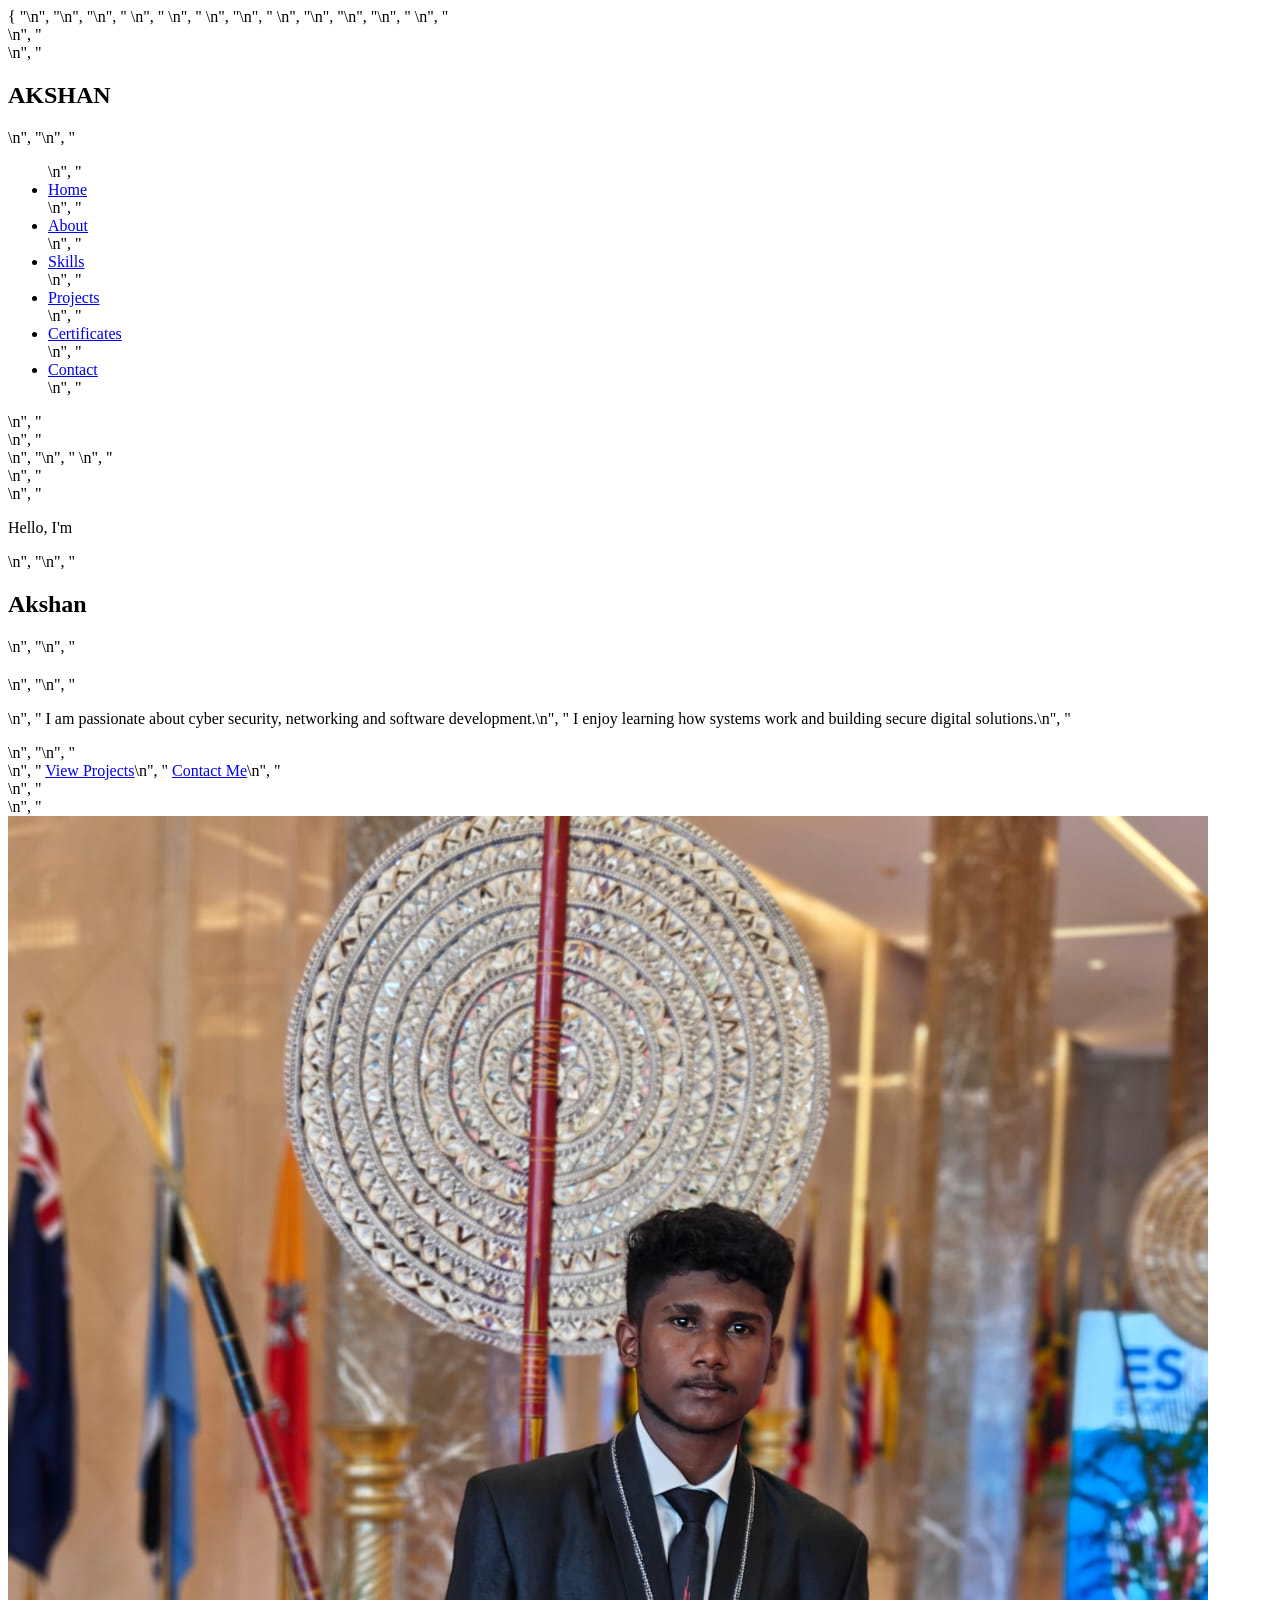
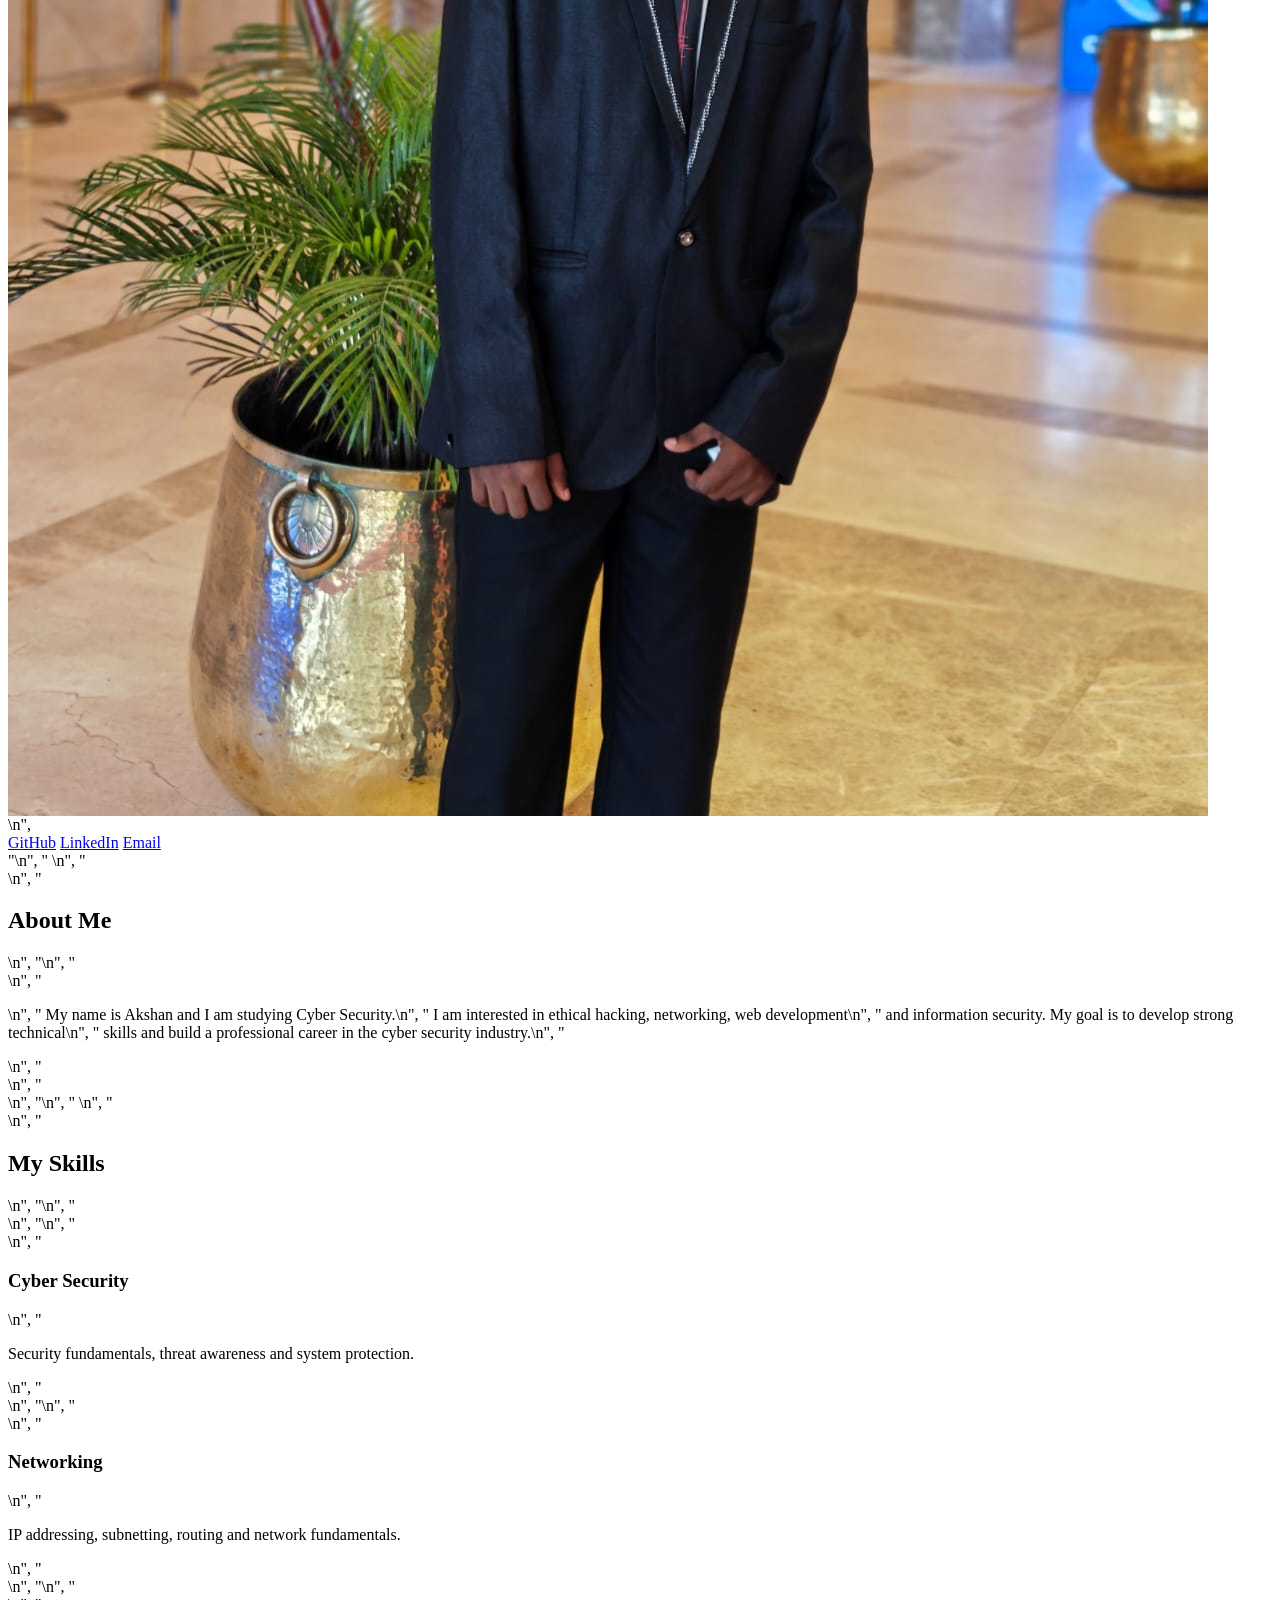
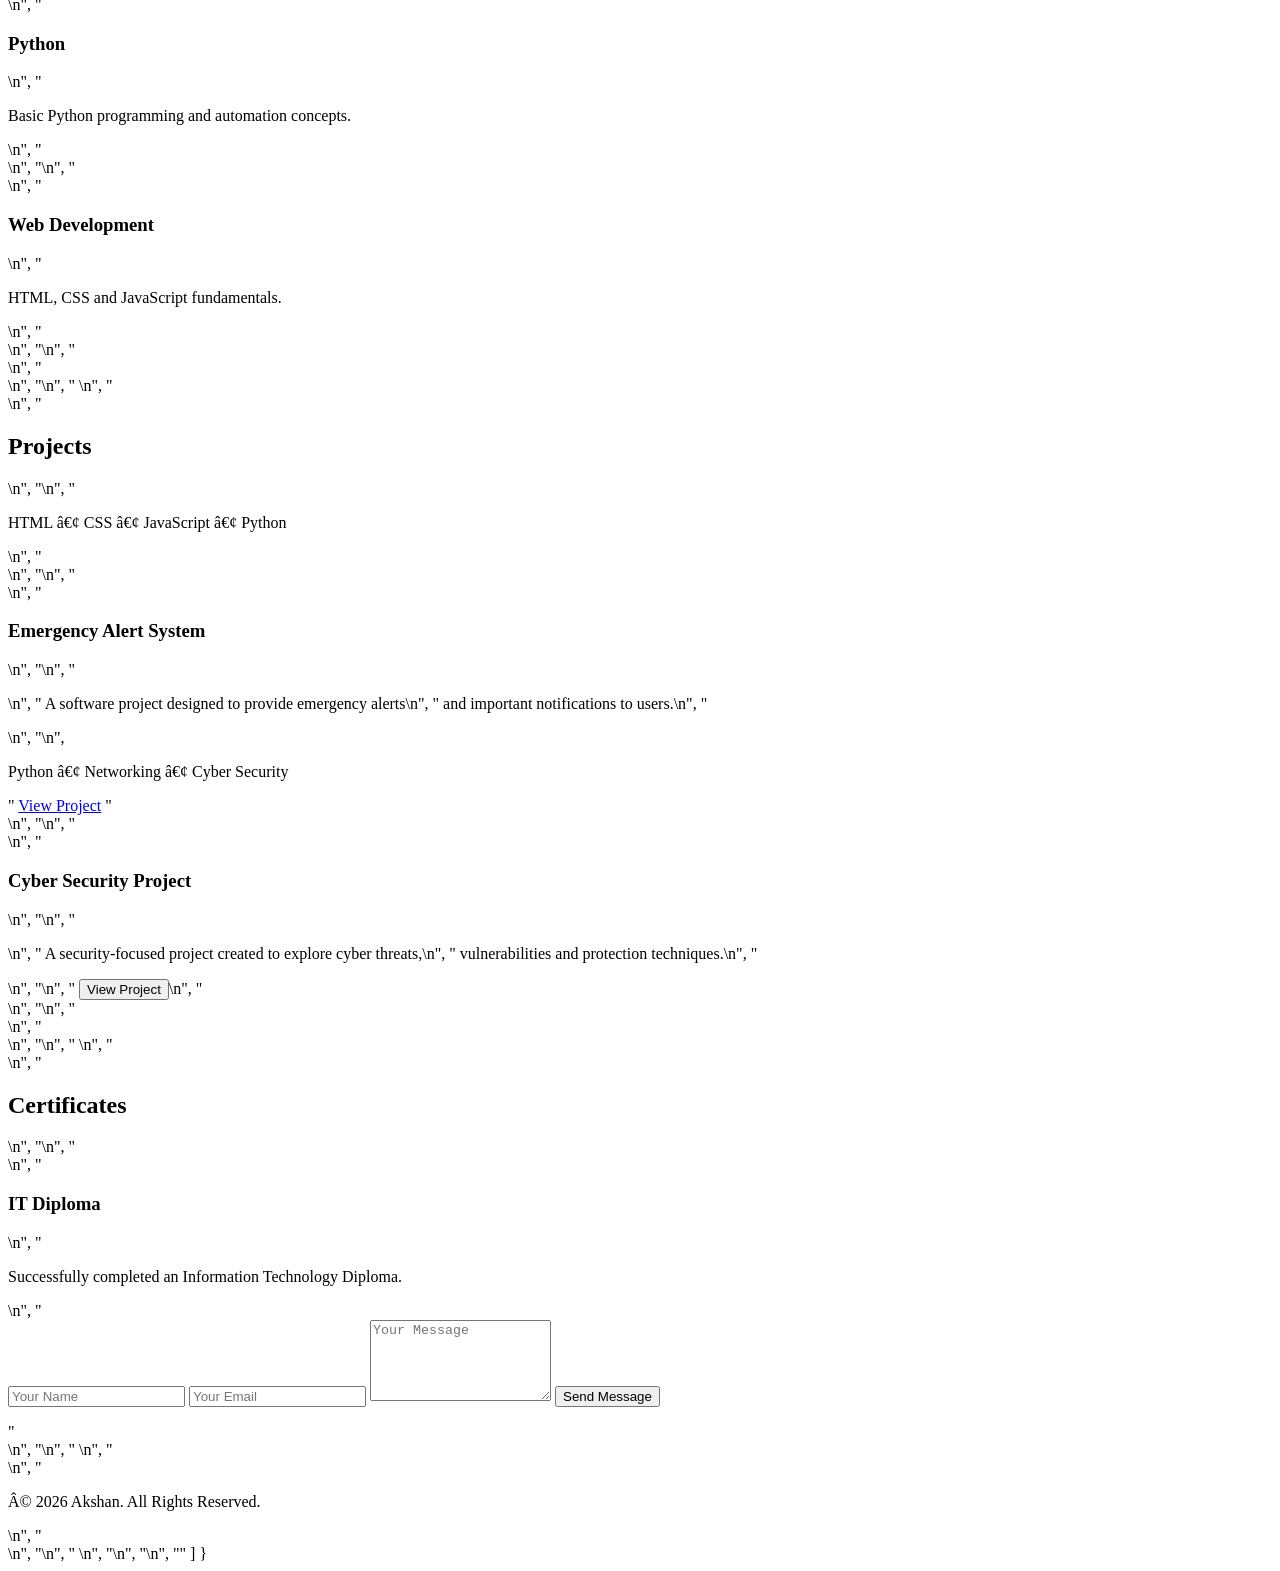
==== index.html @ ae04e742 "Add files via upload" ====
{

    "<!DOCTYPE html>\n",
    "<html lang=\"en\">\n",
    "<head>\n",
    "  <meta charset=\"UTF-8\">\n",
    "  <meta name=\"viewport\" content=\"width=device-width, initial-scale=1.0\">\n",
    "  <title>Akshan | Cyber Security Portfolio</title>\n",
    "\n",
    "  <link rel=\"stylesheet\" href=\"style.css\">\n",
    "</head>\n",
    "<body>\n",
    "\n",
    "  <!-- Navigation -->\n",
    "  <header>\n",
    "    <nav class=\"navbar\">\n",
    "      <h2 class=\"logo\">AKSHAN</h2>\n",
    "\n",
    "      <ul class=\"nav-links\">\n",
    "        <li><a href=\"#home\">Home</a></li>\n",
    "        <li><a href=\"#about\">About</a></li>\n",
    "        <li><a href=\"#skills\">Skills</a></li>\n",
    "        <li><a href=\"#projects\">Projects</a></li>\n",
    "        <li><a href=\"#certificates\">Certificates</a></li>\n",
    "        <li><a href=\"#contact\">Contact</a></li>\n",
    "      </ul>\n",
    "    </nav>\n",
    "  </header>\n",
    "\n",
    "  <!-- Home Section -->\n",
    "  <section id=\"home\" class=\"hero\">\n",
    "    <div class=\"hero-content\">\n",
    "      <p class=\"small-text\">Hello, I'm</p>\n",
    "\n",
    "      <h1>Akshan</h1>\n",
    "\n",
    "      <h2><span id=\"typing-text\"></span></h2>\n",
    "\n",
    "      <p>\n",
    "        I am passionate about cyber security, networking and software development.\n",
    "        I enjoy learning how systems work and building secure digital solutions.\n",
    "      </p>\n",
    "\n",
    "      <div class=\"hero-buttons\">\n",
    "        <a href=\"#projects\" class=\"btn\">View Projects</a>\n",
    "        <a href=\"#contact\" class=\"btn btn-outline\">Contact Me</a>\n",
    "      </div>\n",
    "    </div>\n",
    "  <div class="hero-image">
    <img src="profile.jpg" alt="Akshan profile photo">
  </div></section>\n",
 <div class="social-links">
    <a href="#" target="_blank">GitHub</a>
    <a href="#" target="_blank">LinkedIn</a>
    <a href="mailto:yourmail@example.com">Email</a>
 </div>
    "\n",
    "  <!-- About Section -->\n",
    "  <section id=\"about\" class=\"section\">\n",
    "    <h2 class=\"section-title\">About Me</h2>\n",
    "\n",
    "    <div class=\"about-content\">\n",
    "      <p>\n",
    "        My name is Akshan and I am studying Cyber Security.\n",
    "        I am interested in ethical hacking, networking, web development\n",
    "        and information security. My goal is to develop strong technical\n",
    "        skills and build a professional career in the cyber security industry.\n",
    "      </p>\n",
    "    </div>\n",
    "  </section>\n",
    "\n",
    "  <!-- Skills Section -->\n",
    "  <section id=\"skills\" class=\"section\">\n",
    "    <h2 class=\"section-title\">My Skills</h2>\n",
    "\n",
    "    <div class=\"skills-container\">\n",
    "\n",
    "      <div class=\"skill-card\">\n",
    "        <h3>Cyber Security</h3>\n",
    "        <p>Security fundamentals, threat awareness and system protection.</p>\n",
    "      </div>\n",
    "\n",
    "      <div class=\"skill-card\">\n",
    "        <h3>Networking</h3>\n",
    "        <p>IP addressing, subnetting, routing and network fundamentals.</p>\n",
    "      </div>\n",
    "\n",
    "      <div class=\"skill-card\">\n",
    "        <h3>Python</h3>\n",
    "        <p>Basic Python programming and automation concepts.</p>\n",
    "      </div>\n",
    "\n",
    "      <div class=\"skill-card\">\n",
    "        <h3>Web Development</h3>\n",
    "        <p>HTML, CSS and JavaScript fundamentals.</p>\n",
    "      </div>\n",
    "\n",
    "    </div>\n",
    "  </section>\n",
    "\n",
    "  <!-- Projects Section -->\n",
    "  <section id=\"projects\" class=\"section\">\n",
    "    <h2 class=\"section-title\">Projects</h2>\n",
    "\n",
    "    <p class=\"project-tech\">HTML • CSS • JavaScript • Python</p>\n",
    "    <div class=\"projects-container\">\n",
    "\n",
    "      <div class=\"project-card\">\n",
    "        <h3>Emergency Alert System</h3>\n",
    "\n",
    "        <p>\n",
    "          A software project designed to provide emergency alerts\n",
    "          and important notifications to users.\n",
    "        </p>\n",
    "\n",
    <p class="project-tech">Python • Networking • Cyber Security</p>
    "       <a href="emergency-alert.html" class="project-btn">View Project</a>
    "      </div>\n",
    "\n",
    "      <div class=\"project-card\">\n",
    "        <h3>Cyber Security Project</h3>\n",
    "\n",
    "        <p>\n",
    "          A security-focused project created to explore cyber threats,\n",
    "          vulnerabilities and protection techniques.\n",
    "        </p>\n",
    "\n",
    "        <button class=\"project-btn\">View Project</button>\n",
    "      </div>\n",
    "\n",
    "    </div>\n",
    "  </section>\n",
    "\n",
    "  <!-- Certificates Section -->\n",
    "  <section id=\"certificates\" class=\"section\">\n",
    "    <h2 class=\"section-title\">Certificates</h2>\n",
    "\n",
    "    <div class=\"certificate-card\">\n",
    "      <h3>IT Diploma</h3>\n",
    "      <p>Successfully completed an Information Technology Diploma.</p>\n",
    " <div class="contact-box">

    <form class="contact-form">

        <input type="text" placeholder="Your Name" required>

        <input type="email" placeholder="Your Email" required>

        <textarea rows="5" placeholder="Your Message" required></textarea>

        <button type="submit" class="btn">Send Message</button>

    </form>

</div>
    "  </section>\n",
    "\n",
    "  <!-- Footer -->\n",
    "  <footer>\n",
    "    <p>© 2026 Akshan. All Rights Reserved.</p>\n",
    "  </footer>\n",
    "\n",
    "  <script src=\"script.js\"></script>\n",
    "\n",
    "</body>\n",
    "</html>"
   ]
  }
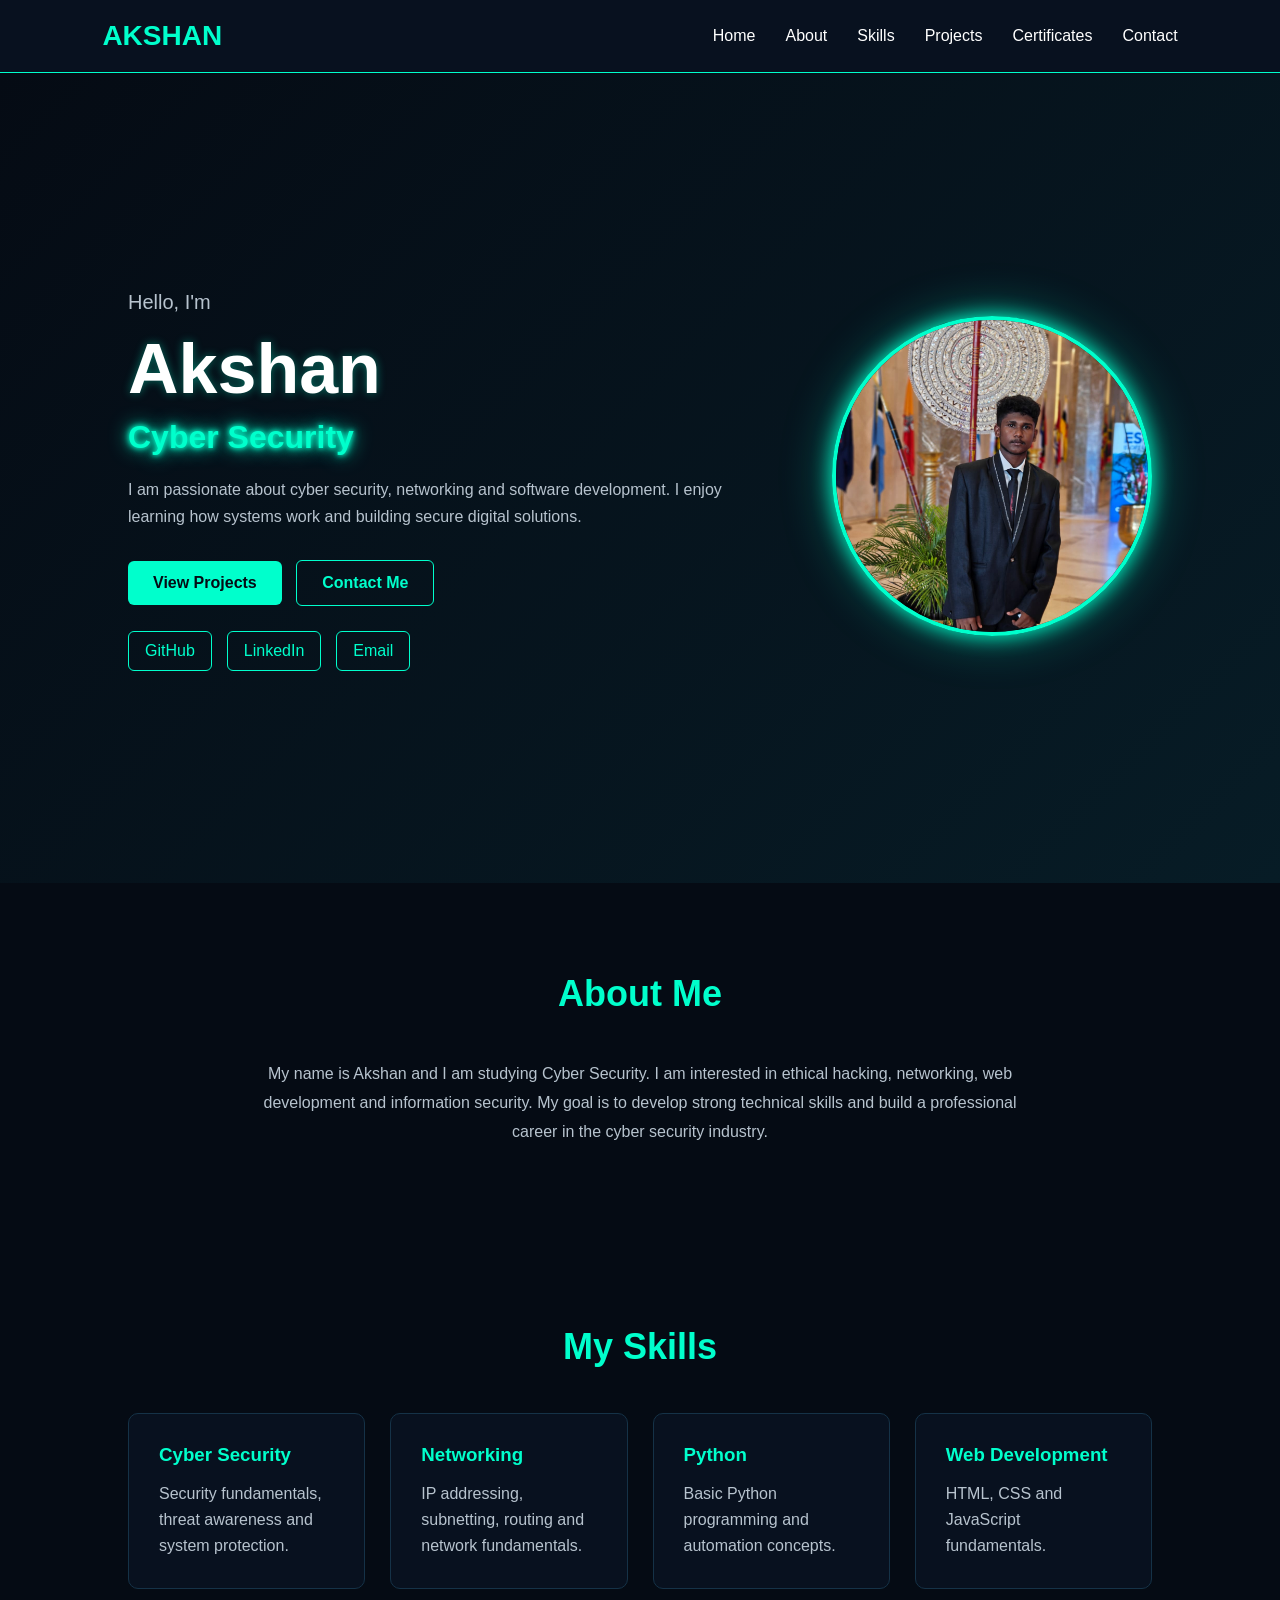
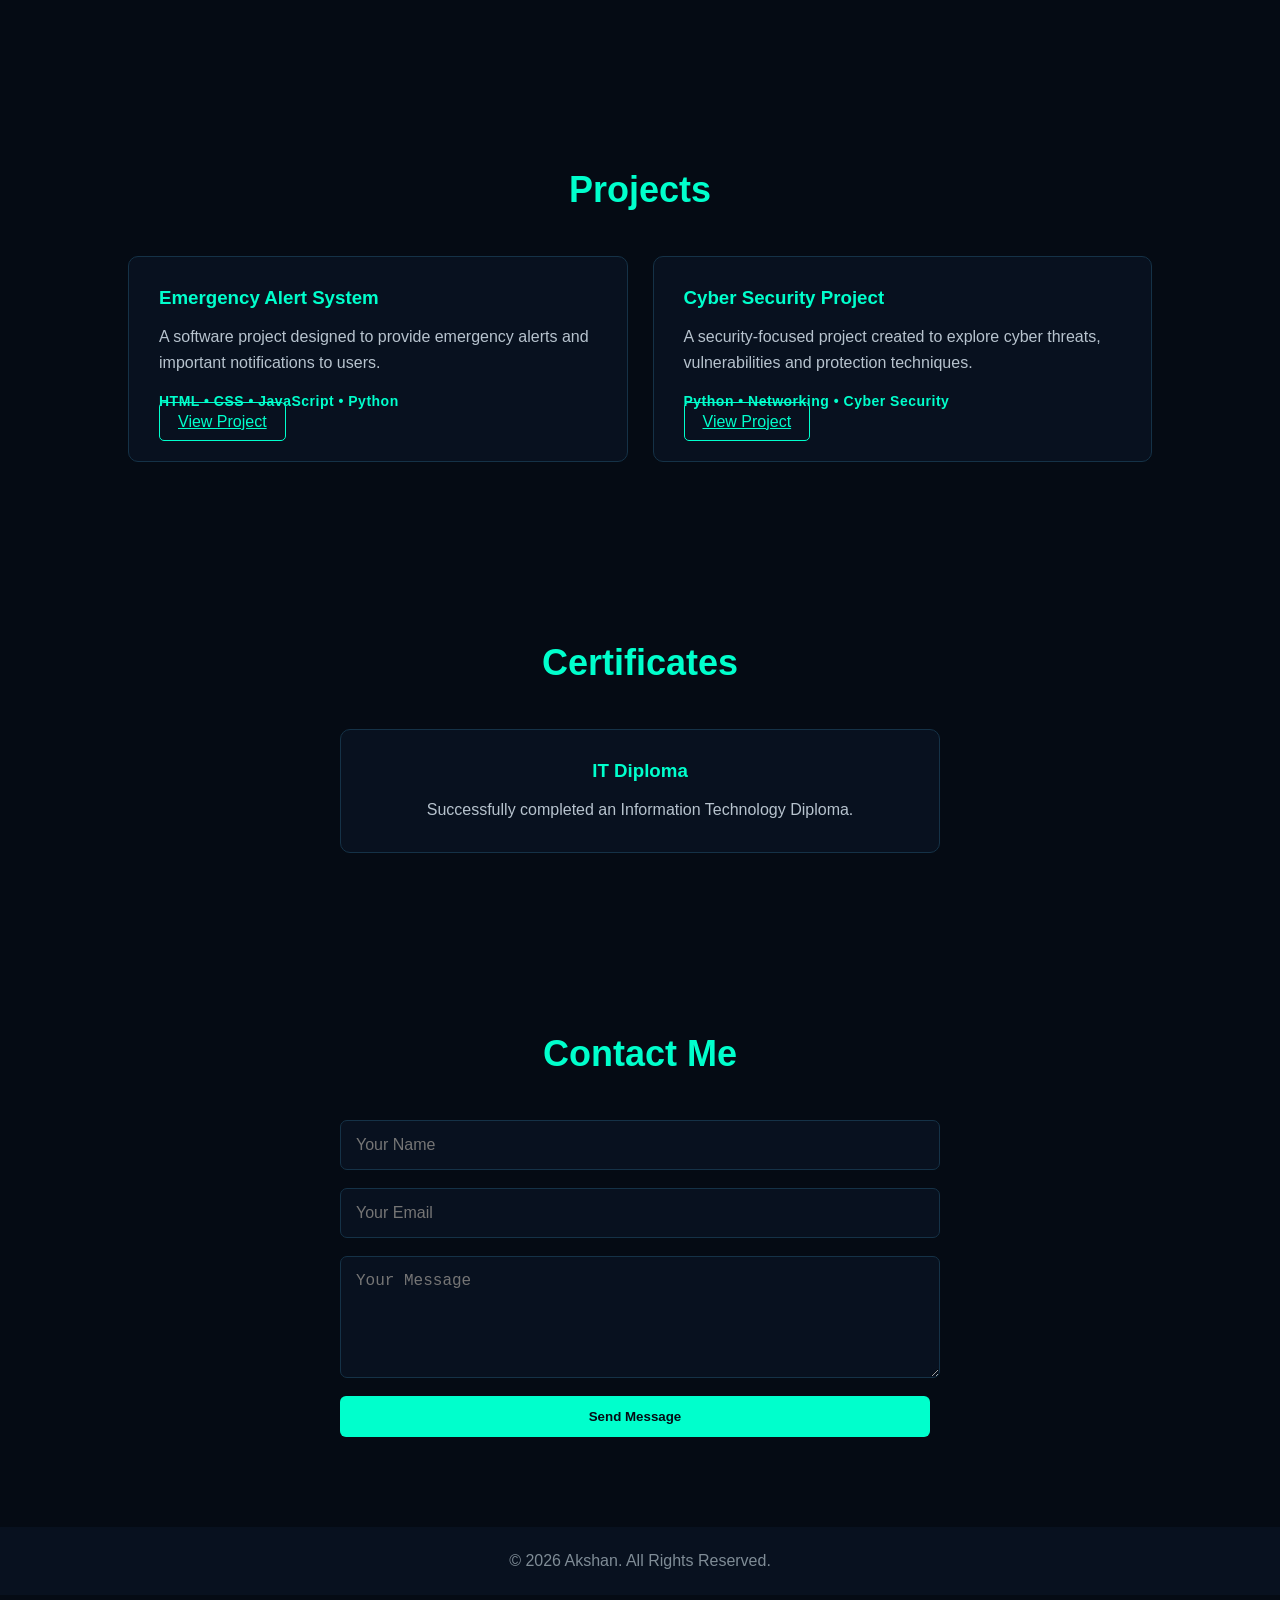
==== commit 66143c4a: "Add files via upload" ====
--- a/index.html
+++ b/index.html
@@ -1,170 +1,256 @@
-{
-
-    "<!DOCTYPE html>\n",
-    "<html lang=\"en\">\n",
-    "<head>\n",
-    "  <meta charset=\"UTF-8\">\n",
-    "  <meta name=\"viewport\" content=\"width=device-width, initial-scale=1.0\">\n",
-    "  <title>Akshan | Cyber Security Portfolio</title>\n",
-    "\n",
-    "  <link rel=\"stylesheet\" href=\"style.css\">\n",
-    "</head>\n",
-    "<body>\n",
-    "\n",
-    "  <!-- Navigation -->\n",
-    "  <header>\n",
-    "    <nav class=\"navbar\">\n",
-    "      <h2 class=\"logo\">AKSHAN</h2>\n",
-    "\n",
-    "      <ul class=\"nav-links\">\n",
-    "        <li><a href=\"#home\">Home</a></li>\n",
-    "        <li><a href=\"#about\">About</a></li>\n",
-    "        <li><a href=\"#skills\">Skills</a></li>\n",
-    "        <li><a href=\"#projects\">Projects</a></li>\n",
-    "        <li><a href=\"#certificates\">Certificates</a></li>\n",
-    "        <li><a href=\"#contact\">Contact</a></li>\n",
-    "      </ul>\n",
-    "    </nav>\n",
-    "  </header>\n",
-    "\n",
-    "  <!-- Home Section -->\n",
-    "  <section id=\"home\" class=\"hero\">\n",
-    "    <div class=\"hero-content\">\n",
-    "      <p class=\"small-text\">Hello, I'm</p>\n",
-    "\n",
-    "      <h1>Akshan</h1>\n",
-    "\n",
-    "      <h2><span id=\"typing-text\"></span></h2>\n",
-    "\n",
-    "      <p>\n",
-    "        I am passionate about cyber security, networking and software development.\n",
-    "        I enjoy learning how systems work and building secure digital solutions.\n",
-    "      </p>\n",
-    "\n",
-    "      <div class=\"hero-buttons\">\n",
-    "        <a href=\"#projects\" class=\"btn\">View Projects</a>\n",
-    "        <a href=\"#contact\" class=\"btn btn-outline\">Contact Me</a>\n",
-    "      </div>\n",
-    "    </div>\n",
-    "  <div class="hero-image">
-    <img src="profile.jpg" alt="Akshan profile photo">
-  </div></section>\n",
- <div class="social-links">
-    <a href="#" target="_blank">GitHub</a>
-    <a href="#" target="_blank">LinkedIn</a>
-    <a href="mailto:yourmail@example.com">Email</a>
- </div>
-    "\n",
-    "  <!-- About Section -->\n",
-    "  <section id=\"about\" class=\"section\">\n",
-    "    <h2 class=\"section-title\">About Me</h2>\n",
-    "\n",
-    "    <div class=\"about-content\">\n",
-    "      <p>\n",
-    "        My name is Akshan and I am studying Cyber Security.\n",
-    "        I am interested in ethical hacking, networking, web development\n",
-    "        and information security. My goal is to develop strong technical\n",
-    "        skills and build a professional career in the cyber security industry.\n",
-    "      </p>\n",
-    "    </div>\n",
-    "  </section>\n",
-    "\n",
-    "  <!-- Skills Section -->\n",
-    "  <section id=\"skills\" class=\"section\">\n",
-    "    <h2 class=\"section-title\">My Skills</h2>\n",
-    "\n",
-    "    <div class=\"skills-container\">\n",
-    "\n",
-    "      <div class=\"skill-card\">\n",
-    "        <h3>Cyber Security</h3>\n",
-    "        <p>Security fundamentals, threat awareness and system protection.</p>\n",
-    "      </div>\n",
-    "\n",
-    "      <div class=\"skill-card\">\n",
-    "        <h3>Networking</h3>\n",
-    "        <p>IP addressing, subnetting, routing and network fundamentals.</p>\n",
-    "      </div>\n",
-    "\n",
-    "      <div class=\"skill-card\">\n",
-    "        <h3>Python</h3>\n",
-    "        <p>Basic Python programming and automation concepts.</p>\n",
-    "      </div>\n",
-    "\n",
-    "      <div class=\"skill-card\">\n",
-    "        <h3>Web Development</h3>\n",
-    "        <p>HTML, CSS and JavaScript fundamentals.</p>\n",
-    "      </div>\n",
-    "\n",
-    "    </div>\n",
-    "  </section>\n",
-    "\n",
-    "  <!-- Projects Section -->\n",
-    "  <section id=\"projects\" class=\"section\">\n",
-    "    <h2 class=\"section-title\">Projects</h2>\n",
-    "\n",
-    "    <p class=\"project-tech\">HTML • CSS • JavaScript • Python</p>\n",
-    "    <div class=\"projects-container\">\n",
-    "\n",
-    "      <div class=\"project-card\">\n",
-    "        <h3>Emergency Alert System</h3>\n",
-    "\n",
-    "        <p>\n",
-    "          A software project designed to provide emergency alerts\n",
-    "          and important notifications to users.\n",
-    "        </p>\n",
-    "\n",
-    <p class="project-tech">Python • Networking • Cyber Security</p>
-    "       <a href="emergency-alert.html" class="project-btn">View Project</a>
-    "      </div>\n",
-    "\n",
-    "      <div class=\"project-card\">\n",
-    "        <h3>Cyber Security Project</h3>\n",
-    "\n",
-    "        <p>\n",
-    "          A security-focused project created to explore cyber threats,\n",
-    "          vulnerabilities and protection techniques.\n",
-    "        </p>\n",
-    "\n",
-    "        <button class=\"project-btn\">View Project</button>\n",
-    "      </div>\n",
-    "\n",
-    "    </div>\n",
-    "  </section>\n",
-    "\n",
-    "  <!-- Certificates Section -->\n",
-    "  <section id=\"certificates\" class=\"section\">\n",
-    "    <h2 class=\"section-title\">Certificates</h2>\n",
-    "\n",
-    "    <div class=\"certificate-card\">\n",
-    "      <h3>IT Diploma</h3>\n",
-    "      <p>Successfully completed an Information Technology Diploma.</p>\n",
-    " <div class="contact-box">
-
-    <form class="contact-form">
-
-        <input type="text" placeholder="Your Name" required>
-
-        <input type="email" placeholder="Your Email" required>
-
-        <textarea rows="5" placeholder="Your Message" required></textarea>
-
-        <button type="submit" class="btn">Send Message</button>
-
-    </form>
-
-</div>
-    "  </section>\n",
-    "\n",
-    "  <!-- Footer -->\n",
-    "  <footer>\n",
-    "    <p>© 2026 Akshan. All Rights Reserved.</p>\n",
-    "  </footer>\n",
-    "\n",
-    "  <script src=\"script.js\"></script>\n",
-    "\n",
-    "</body>\n",
-    "</html>"
-   ]
-  }
-
-
+<!DOCTYPE html>
+<html lang="en">
+
+<head>
+    <meta charset="UTF-8">
+    <meta name="viewport" content="width=device-width, initial-scale=1.0">
+
+    <title>Akshan | Cyber Security Portfolio</title>
+
+    <link rel="stylesheet" href="Style.css">
+</head>
+
+<body>
+
+    <!-- Navigation -->
+    <header>
+        <nav class="navbar">
+
+            <h2 class="logo">AKSHAN</h2>
+
+            <ul class="nav-links">
+                <li><a href="#home">Home</a></li>
+                <li><a href="#about">About</a></li>
+                <li><a href="#skills">Skills</a></li>
+                <li><a href="#projects">Projects</a></li>
+                <li><a href="#certificates">Certificates</a></li>
+                <li><a href="#contact">Contact</a></li>
+            </ul>
+
+        </nav>
+    </header>
+
+
+    <!-- Home Section -->
+    <section id="home" class="hero">
+
+        <div class="hero-content">
+
+            <p class="small-text">Hello, I'm</p>
+
+            <h1>Akshan</h1>
+
+            <h2>
+                <span id="typing-text"></span>
+            </h2>
+
+            <p>
+                I am passionate about cyber security, networking and software
+                development. I enjoy learning how systems work and building
+                secure digital solutions.
+            </p>
+
+            <div class="hero-buttons">
+                <a href="#projects" class="btn">View Projects</a>
+                <a href="#contact" class="btn btn-outline">Contact Me</a>
+            </div>
+
+            <div class="social-links">
+                <a href="#" target="_blank">GitHub</a>
+                <a href="#" target="_blank">LinkedIn</a>
+                <a href="mailto:yourmail@example.com">Email</a>
+            </div>
+
+        </div>
+
+
+        <!-- Profile Photo -->
+        <div class="hero-image">
+            <img src="profile.jpg" alt="Akshan profile photo">
+        </div>
+
+    </section>
+
+
+    <!-- About Section -->
+    <section id="about" class="section">
+
+        <h2 class="section-title">About Me</h2>
+
+        <div class="about-content">
+
+            <p>
+                My name is Akshan and I am studying Cyber Security.
+                I am interested in ethical hacking, networking,
+                web development and information security.
+                My goal is to develop strong technical skills and
+                build a professional career in the cyber security industry.
+            </p>
+
+        </div>
+
+    </section>
+
+
+    <!-- Skills Section -->
+    <section id="skills" class="section">
+
+        <h2 class="section-title">My Skills</h2>
+
+        <div class="skills-container">
+
+            <div class="skill-card">
+                <h3>Cyber Security</h3>
+                <p>
+                    Security fundamentals, threat awareness
+                    and system protection.
+                </p>
+            </div>
+
+            <div class="skill-card">
+                <h3>Networking</h3>
+                <p>
+                    IP addressing, subnetting, routing
+                    and network fundamentals.
+                </p>
+            </div>
+
+            <div class="skill-card">
+                <h3>Python</h3>
+                <p>
+                    Basic Python programming and automation concepts.
+                </p>
+            </div>
+
+            <div class="skill-card">
+                <h3>Web Development</h3>
+                <p>
+                    HTML, CSS and JavaScript fundamentals.
+                </p>
+            </div>
+
+        </div>
+
+    </section>
+
+
+    <!-- Projects Section -->
+    <section id="projects" class="section">
+
+        <h2 class="section-title">Projects</h2>
+
+        <div class="projects-container">
+
+            <!-- Project 1 -->
+            <div class="project-card">
+
+                <h3>Emergency Alert System</h3>
+
+                <p>
+                    A software project designed to provide emergency alerts
+                    and important notifications to users.
+                </p>
+
+                <p class="project-tech">
+                    HTML • CSS • JavaScript • Python
+                </p>
+
+                <a href="emergency-alert.html" class="project-btn">
+                    View Project
+                </a>
+
+            </div>
+
+
+            <!-- Project 2 -->
+            <div class="project-card">
+
+                <h3>Cyber Security Project</h3>
+
+                <p>
+                    A security-focused project created to explore cyber threats,
+                    vulnerabilities and protection techniques.
+                </p>
+
+                <p class="project-tech">
+                    Python • Networking • Cyber Security
+                </p>
+
+                <a href="cyber-security-project.html" class="project-btn">
+                    View Project
+                </a>
+
+            </div>
+
+        </div>
+
+    </section>
+
+
+    <!-- Certificates Section -->
+    <section id="certificates" class="section">
+
+        <h2 class="section-title">Certificates</h2>
+
+        <div class="certificate-card">
+
+            <h3>IT Diploma</h3>
+
+            <p>
+                Successfully completed an Information Technology Diploma.
+            </p>
+
+        </div>
+
+    </section>
+
+
+    <!-- Contact Section -->
+    <section id="contact" class="section">
+
+        <h2 class="section-title">Contact Me</h2>
+
+        <div class="contact-box">
+
+            <form class="contact-form">
+
+                <input
+                    type="text"
+                    placeholder="Your Name"
+                    required
+                >
+
+                <input
+                    type="email"
+                    placeholder="Your Email"
+                    required
+                >
+
+                <textarea
+                    rows="5"
+                    placeholder="Your Message"
+                    required
+                ></textarea>
+
+                <button type="submit" class="btn">
+                    Send Message
+                </button>
+
+            </form>
+
+        </div>
+
+    </section>
+
+
+    <!-- Footer -->
+    <footer>
+        <p>© 2026 Akshan. All Rights Reserved.</p>
+    </footer>
+
+
+    <script src="Script.js"></script>
+
+</body>
+
+</html>
--- a/Style.css
+++ b/Style.css
@@ -0,0 +1,283 @@
+* {
+    margin: 0;
+    padding: 0;
+    box-sizing: border-box;
+}
+
+body {
+    background: #050b14;
+    color: white;
+    font-family: Arial, sans-serif;
+}
+
+.navbar {
+    display: flex;
+    justify-content: space-between;
+    align-items: center;
+    padding: 20px 8%;
+    background: #08111f;
+    border-bottom: 1px solid #00ffcc;
+}
+
+.logo {
+    color: #00ffcc;
+    font-size: 28px;
+}
+
+.nav-links {
+    display: flex;
+    list-style: none;
+    gap: 30px;
+}
+
+.nav-links a {
+    color: white;
+    text-decoration: none;
+}
+
+.nav-links a:hover {
+    color: #00ffcc;
+}
+
+.hero {
+    min-height: 90vh;
+    display: flex;
+    align-items: center;
+    padding: 0 10%;
+    background: linear-gradient(135deg, #050b14, #071c26);
+}
+
+.hero-content {
+    max-width: 700px;
+}
+
+.small-text {
+    color: #00ffcc;
+    font-size: 20px;
+}
+
+.hero h1 {
+    font-size: 70px;
+    margin: 10px 0;
+}
+
+.hero h2 {
+    color: #00ffcc;
+    font-size: 32px;
+    margin-bottom: 20px;
+}
+
+.hero p {
+    line-height: 1.7;
+    color: #b7c3ce;
+}
+
+.hero-buttons {
+    margin-top: 30px;
+}
+
+.btn {
+    display: inline-block;
+    padding: 13px 25px;
+    margin-right: 10px;
+    background: #00ffcc;
+    color: #050b14;
+    text-decoration: none;
+    border-radius: 6px;
+    font-weight: bold;
+}
+
+.btn-outline {
+    background: transparent;
+    color: #00ffcc;
+    border: 1px solid #00ffcc;
+}
+
+.section {
+    padding: 90px 10%;
+}
+
+.section-title {
+    text-align: center;
+    color: #00ffcc;
+    font-size: 36px;
+    margin-bottom: 45px;
+}
+
+.about-content {
+    max-width: 800px;
+    margin: auto;
+    text-align: center;
+    line-height: 1.8;
+    color: #b7c3ce;
+}
+
+.skills-container,
+.projects-container {
+    display: grid;
+    grid-template-columns: repeat(auto-fit, minmax(220px, 1fr));
+    gap: 25px;
+}
+
+.skill-card,
+.project-card,
+.certificate-card {
+    background: #08111f;
+    padding: 30px;
+    border: 1px solid #153247;
+    border-radius: 10px;
+}
+
+.skill-card h3,
+.project-card h3,
+.certificate-card h3 {
+    color: #00ffcc;
+    margin-bottom: 15px;
+}
+
+.skill-card p,
+.project-card p,
+.certificate-card p {
+    color: #b7c3ce;
+    line-height: 1.6;
+}
+
+.project-btn {
+    margin-top: 20px;
+    padding: 10px 18px;
+    background: transparent;
+    border: 1px solid #00ffcc;
+    color: #00ffcc;
+    border-radius: 5px;
+    cursor: pointer;
+}
+
+.certificate-card {
+    max-width: 600px;
+    margin: auto;
+    text-align: center;
+}
+
+.contact-box {
+    text-align: center;
+}
+
+.contact-box p {
+    color: #b7c3ce;
+    margin-bottom: 30px;
+}
+
+footer {
+    text-align: center;
+    padding: 25px;
+    background: #08111f;
+    color: #7f8c96;
+}
+
+#typing-text {
+    color: #00ffcc;
+    text-shadow:
+        0 0 5px #00ffcc,
+        0 0 10px #00ffcc,
+        0 0 20px #00ffcc;
+}
+
+.hero h1 {
+    text-shadow: 0 0 10px rgba(0, 255, 204, 0.4);
+}
+.hero {
+    justify-content: space-between;
+    gap: 50px;
+}
+
+.hero-image img {
+    width: 320px;
+    height: 320px;
+    object-fit: cover;
+    object-position: center 25%;
+    border-radius: 50%;
+    border: 4px solid #00ffcc;
+    box-shadow:
+        0 0 20px #00ffcc,
+        0 0 50px rgba(0, 255, 204, 0.4);
+}
+
+@media (max-width: 768px) {
+    .hero {
+        flex-direction: column;
+        text-align: center;
+        padding-top: 80px;
+        padding-bottom: 80px;
+    }
+
+    .hero-image img {
+        width: 230px;
+        height: 230px;
+    }
+}
+
+
+.social-links {
+    margin-top: 25px;
+    display: flex;
+    gap: 15px;
+    flex-wrap: wrap;
+}
+
+.social-links a {
+    color: #00ffcc;
+    text-decoration: none;
+    border: 1px solid #00ffcc;
+    padding: 10px 16px;
+    border-radius: 6px;
+    transition: 0.3s;
+}
+
+.social-links a:hover {
+    background: #00ffcc;
+    color: #050b14;
+    box-shadow: 0 0 15px #00ffcc;
+}
+
+.project-tech {
+    margin-top: 15px;
+    color: #00ffcc !important;
+    font-size: 14px;
+    font-weight: bold;
+    letter-spacing: 0.5px;
+}
+
+.contact-form {
+    max-width: 600px;
+    margin: auto;
+    display: flex;
+    flex-direction: column;
+    gap: 18px;
+}
+
+.contact-form input,
+.contact-form textarea {
+    width: 100%;
+    padding: 15px;
+    background: #08111f;
+    color: white;
+    border: 1px solid #153247;
+    border-radius: 7px;
+    outline: none;
+    font-size: 16px;
+}
+
+.contact-form input:focus,
+.contact-form textarea:focus {
+    border-color: #00ffcc;
+    box-shadow: 0 0 10px rgba(0, 255, 204, 0.3);
+}
+
+.contact-form textarea {
+    resize: vertical;
+}
+
+.contact-form button {
+    border: none;
+    cursor: pointer;
+}
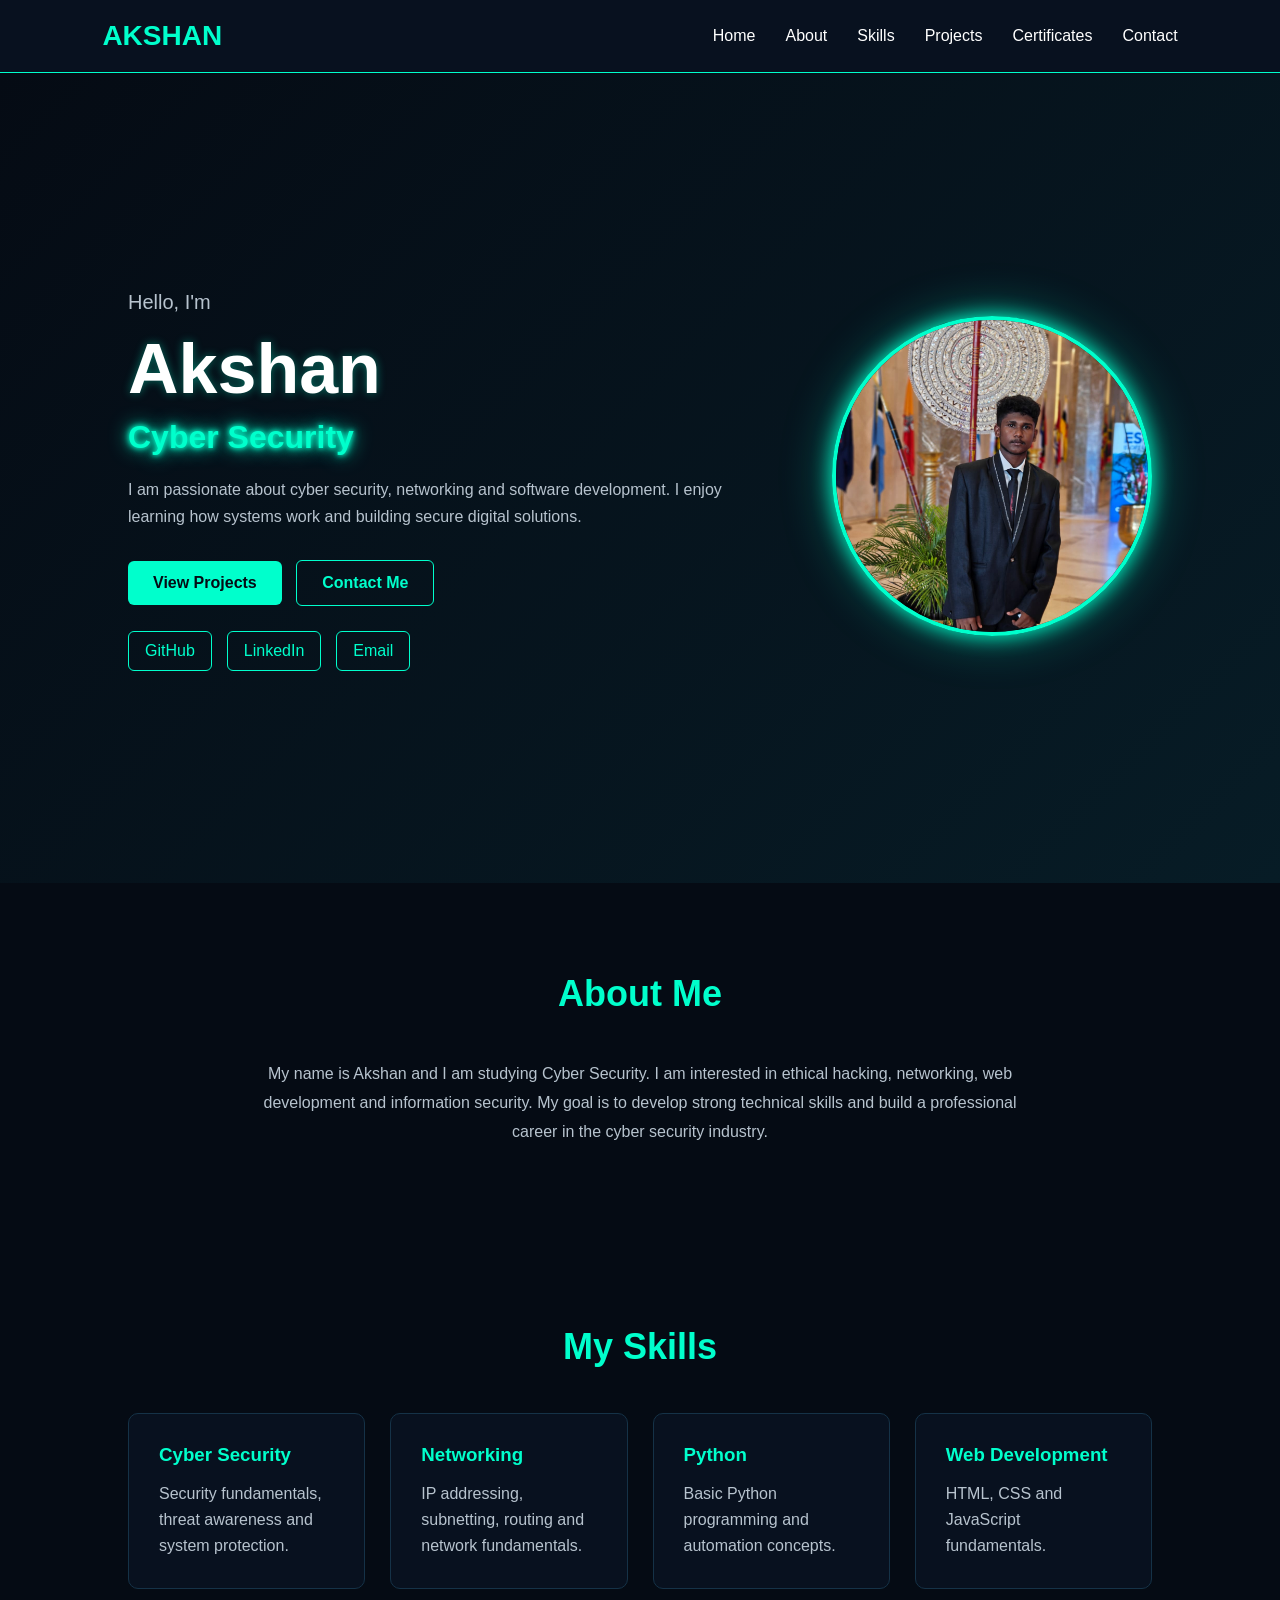
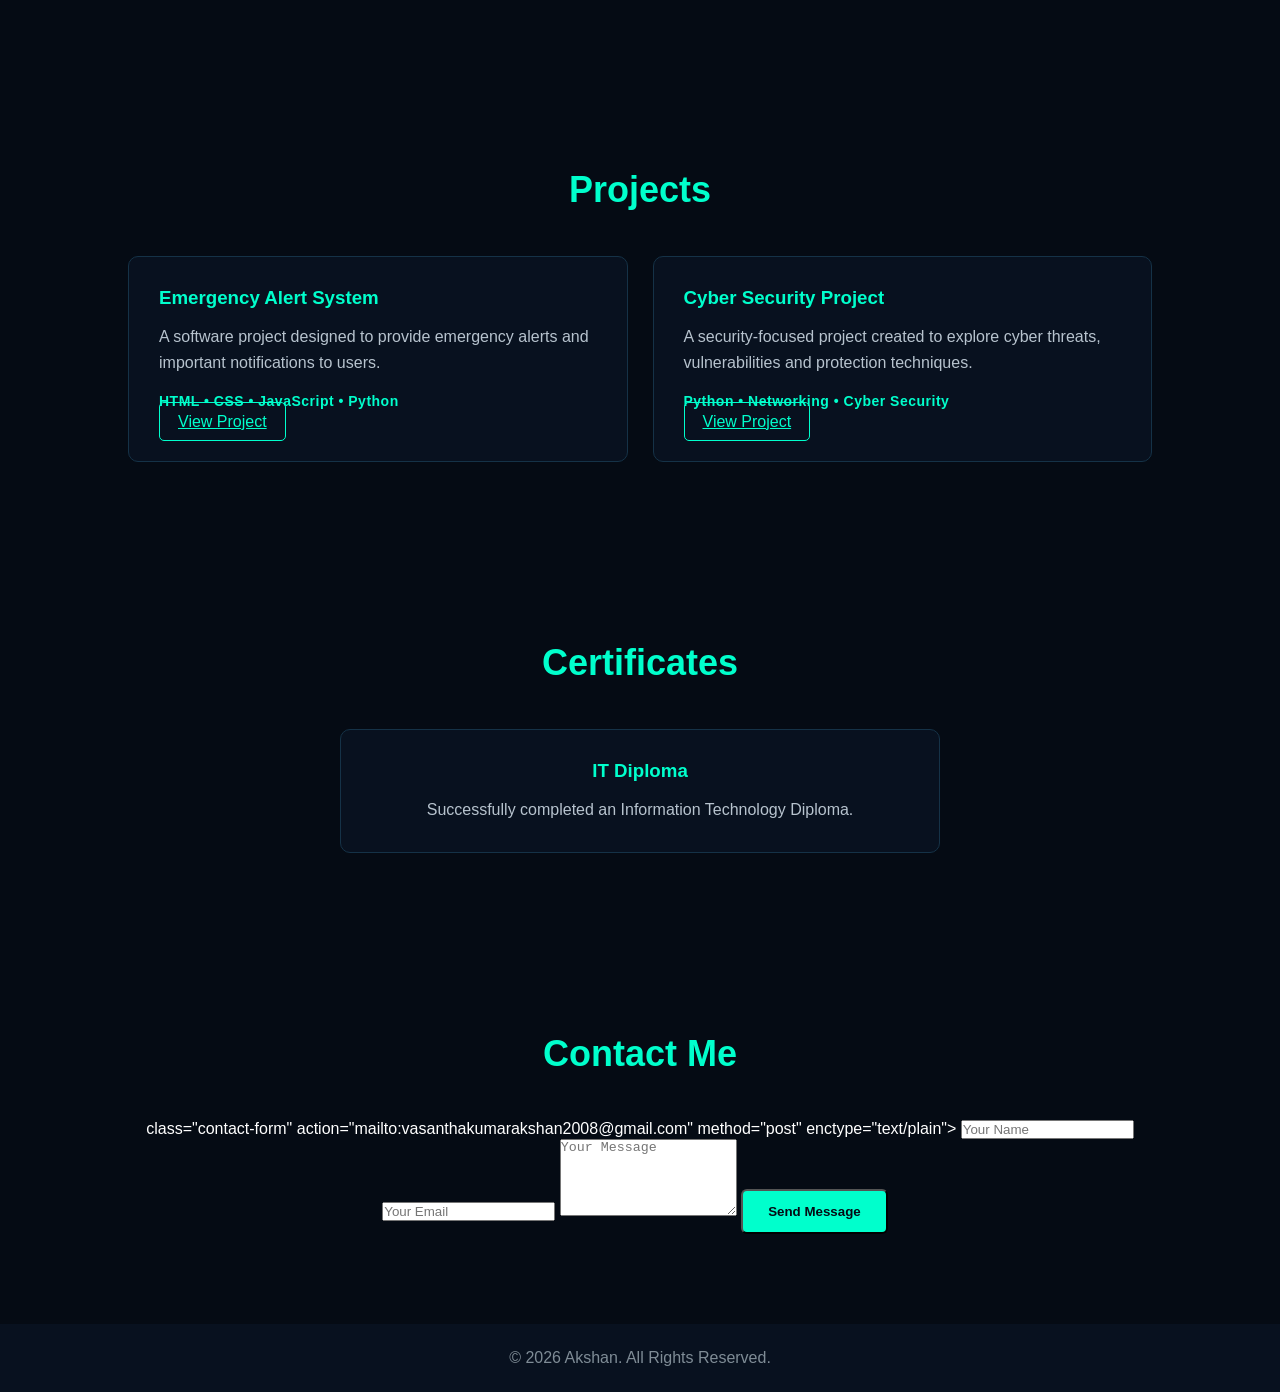
==== commit f26ea0dd: "Add files via upload" ====
--- a/index.html
+++ b/index.html
@@ -56,9 +56,9 @@
             </div>
 
             <div class="social-links">
-                <a href="#" target="_blank">GitHub</a>
-                <a href="#" target="_blank">LinkedIn</a>
-                <a href="mailto:yourmail@example.com">Email</a>
+                <a href="https://github.com/vasanthakumarakshan2008-svg" target="_blank">GitHub</a>
+                <a href="https://www.linkedin.com/in/vasanthakumar-akshan-051200419" target="_blank">LinkedIn</a>
+                <a href="mailto:vasanthakumarakshan2008@gmail.com">Email</a>
             </div>
 
         </div>
@@ -212,31 +212,37 @@
 
         <div class="contact-box">
 
-            <form class="contact-form">
-
-                <input
-                    type="text"
-                    placeholder="Your Name"
-                    required
-                >
-
-                <input
-                    type="email"
-                    placeholder="Your Email"
-                    required
-                >
-
-                <textarea
-                    rows="5"
-                    placeholder="Your Message"
-                    required
-                ></textarea>
-
-                <button type="submit" class="btn">
-                    Send Message
-                </button>
-
-            </form>
+        </form> class="contact-form"
+      action="mailto:vasanthakumarakshan2008@gmail.com"
+      method="post"
+      enctype="text/plain">
+
+    <input
+        type="text"
+        name="Name"
+        placeholder="Your Name"
+        required
+    >
+
+    <input
+        type="email"
+        name="Email"
+        placeholder="Your Email"
+        required
+    >
+
+    <textarea
+        rows="5"
+        name="Message"
+        placeholder="Your Message"
+        required
+    ></textarea>
+
+    <button type="submit" class="btn">
+        Send Message
+    </button>
+
+</form>
 
         </div>
 
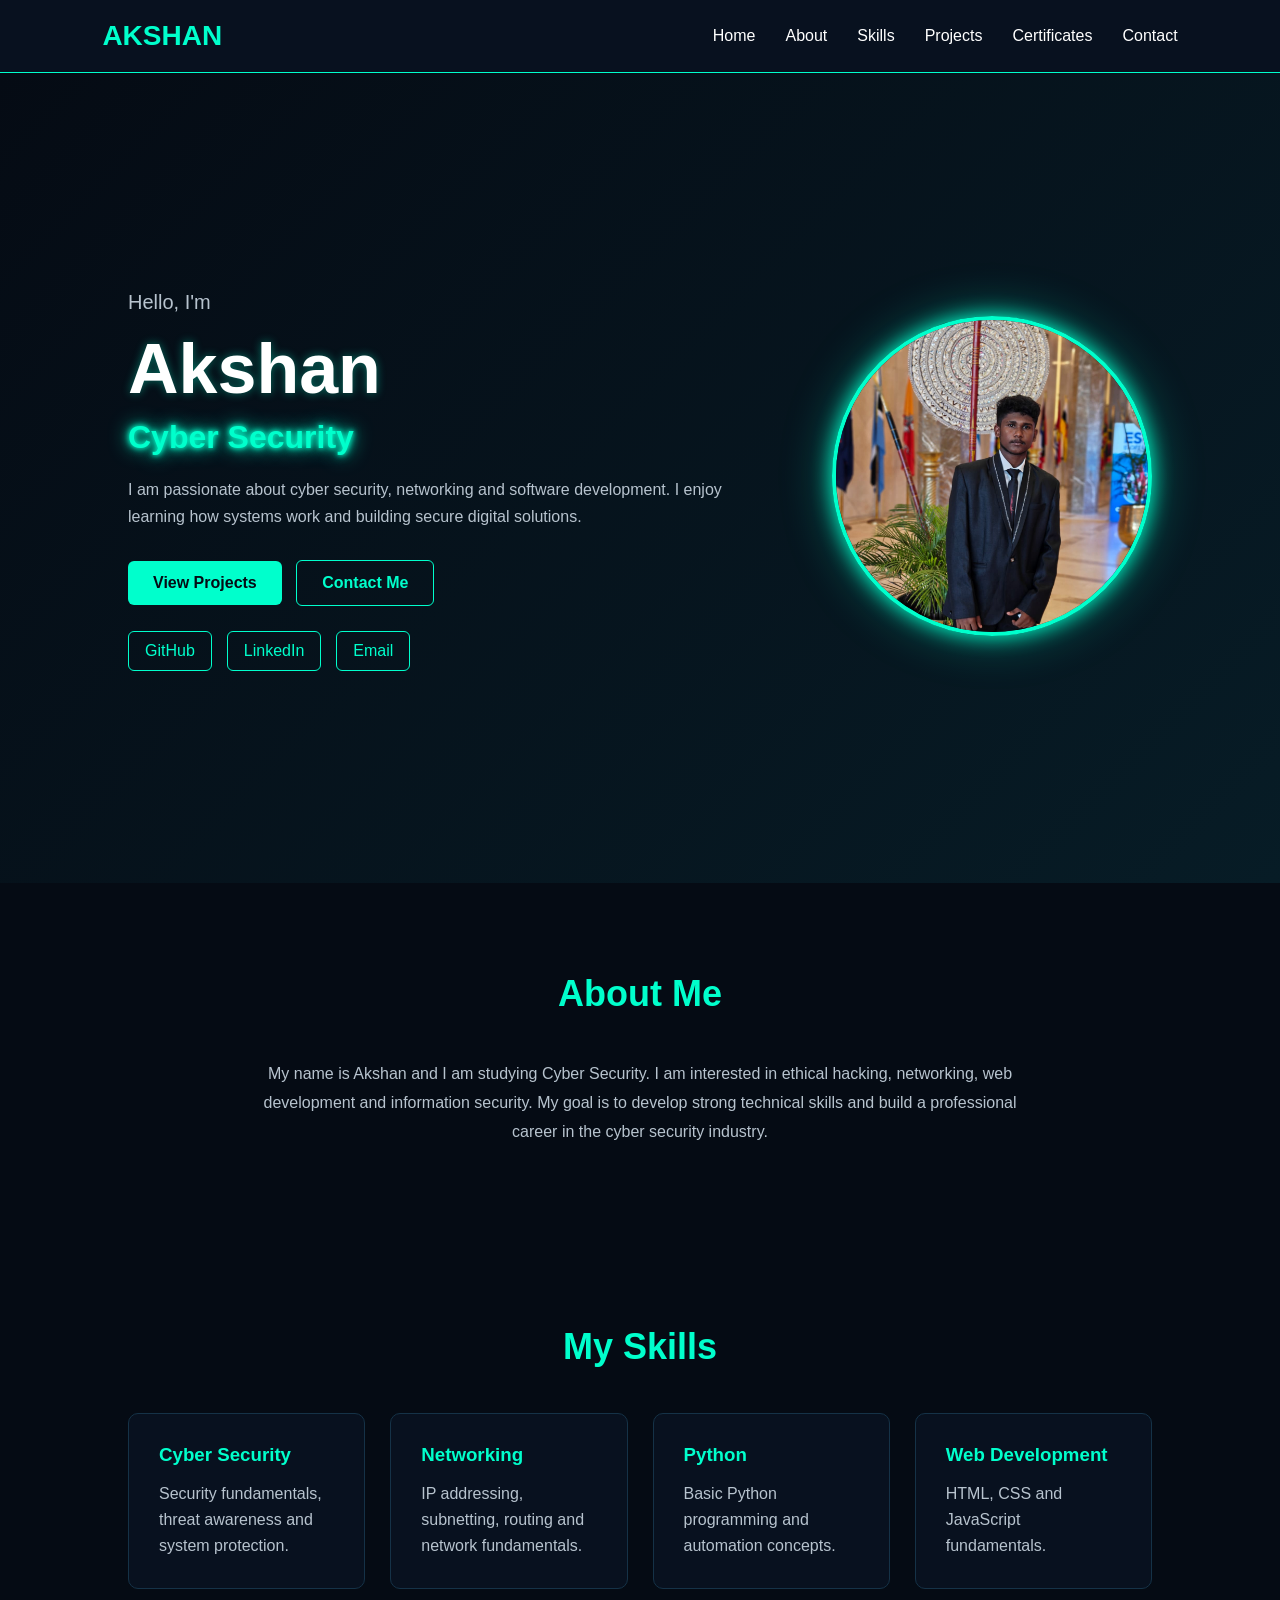
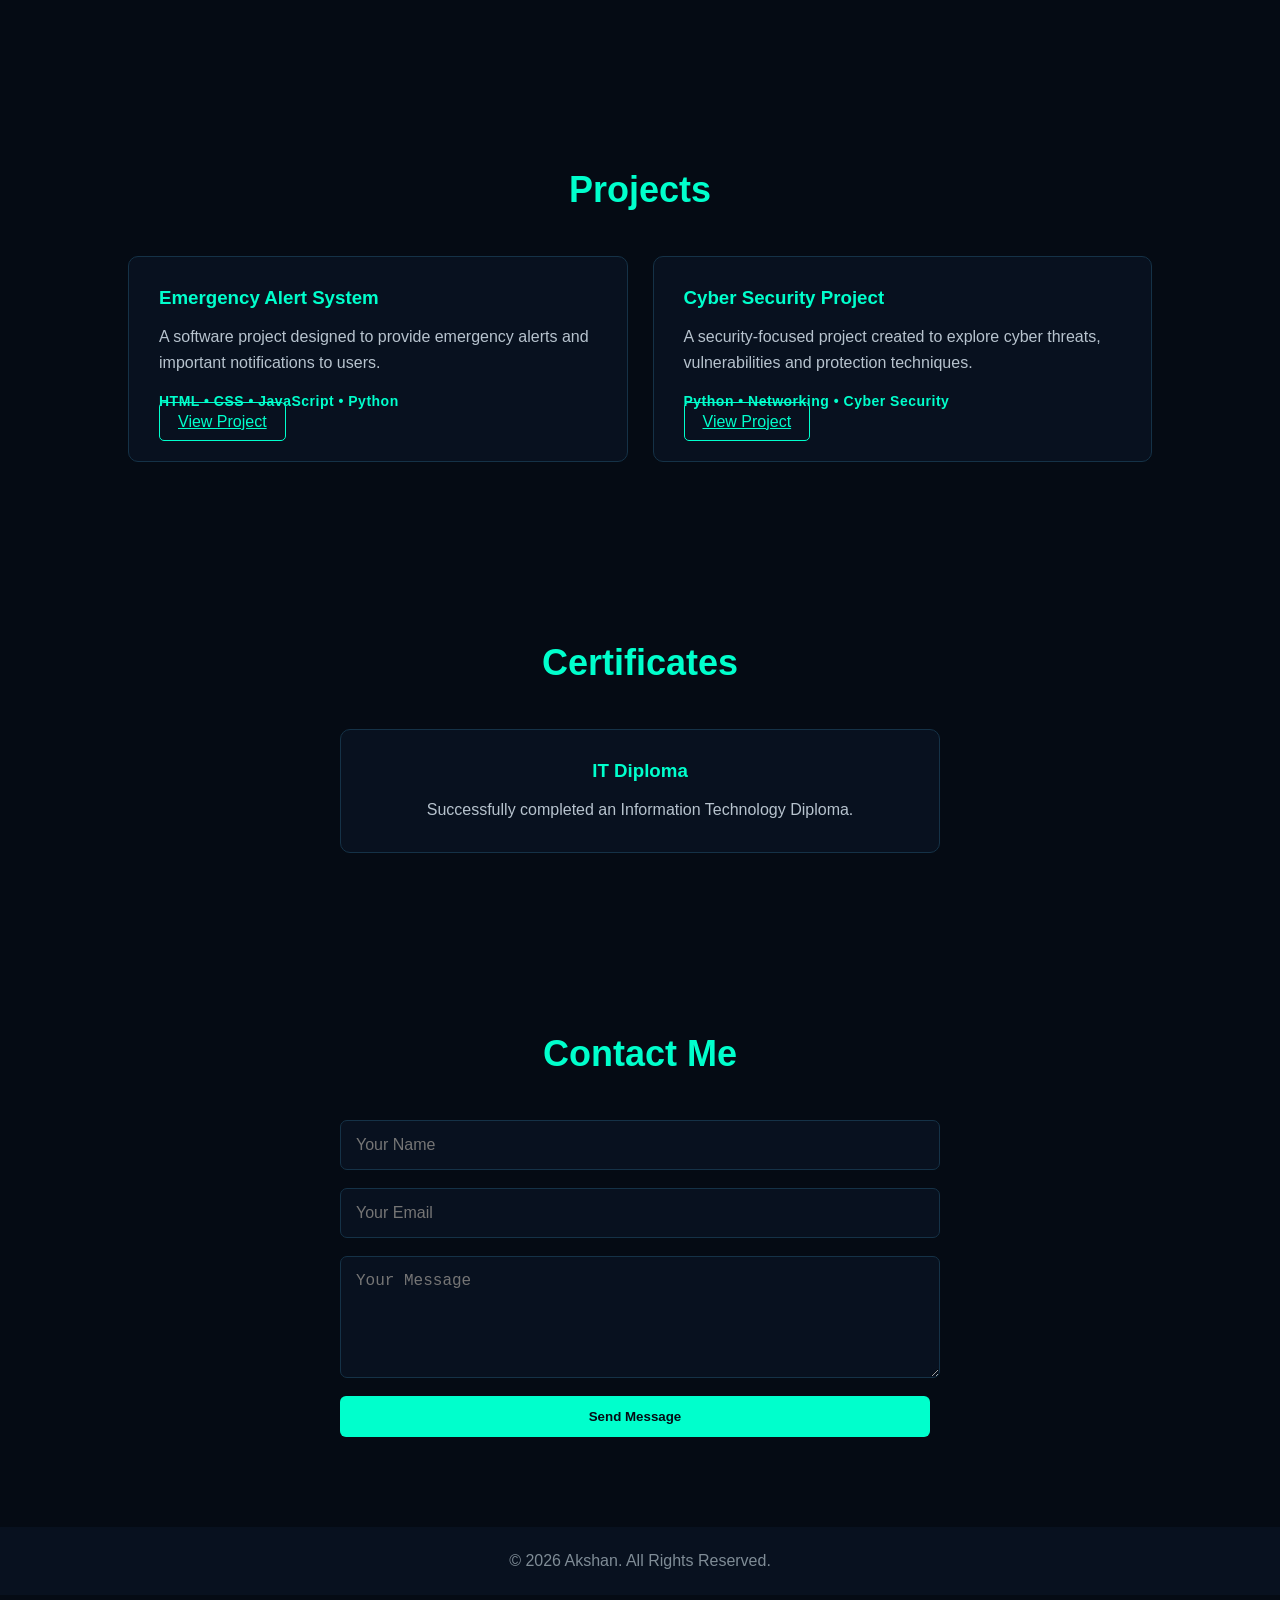
==== commit 344a4741: "Add files via upload" ====
--- a/index.html
+++ b/index.html
@@ -212,10 +212,9 @@
 
         <div class="contact-box">
 
-        </form> class="contact-form"
-      action="mailto:vasanthakumarakshan2008@gmail.com"
-      method="post"
-      enctype="text/plain">
+       <form class="contact-form"
+      action="https://formspree.io/f/xaeyajok"
+      method="POST">
 
     <input
         type="text"
